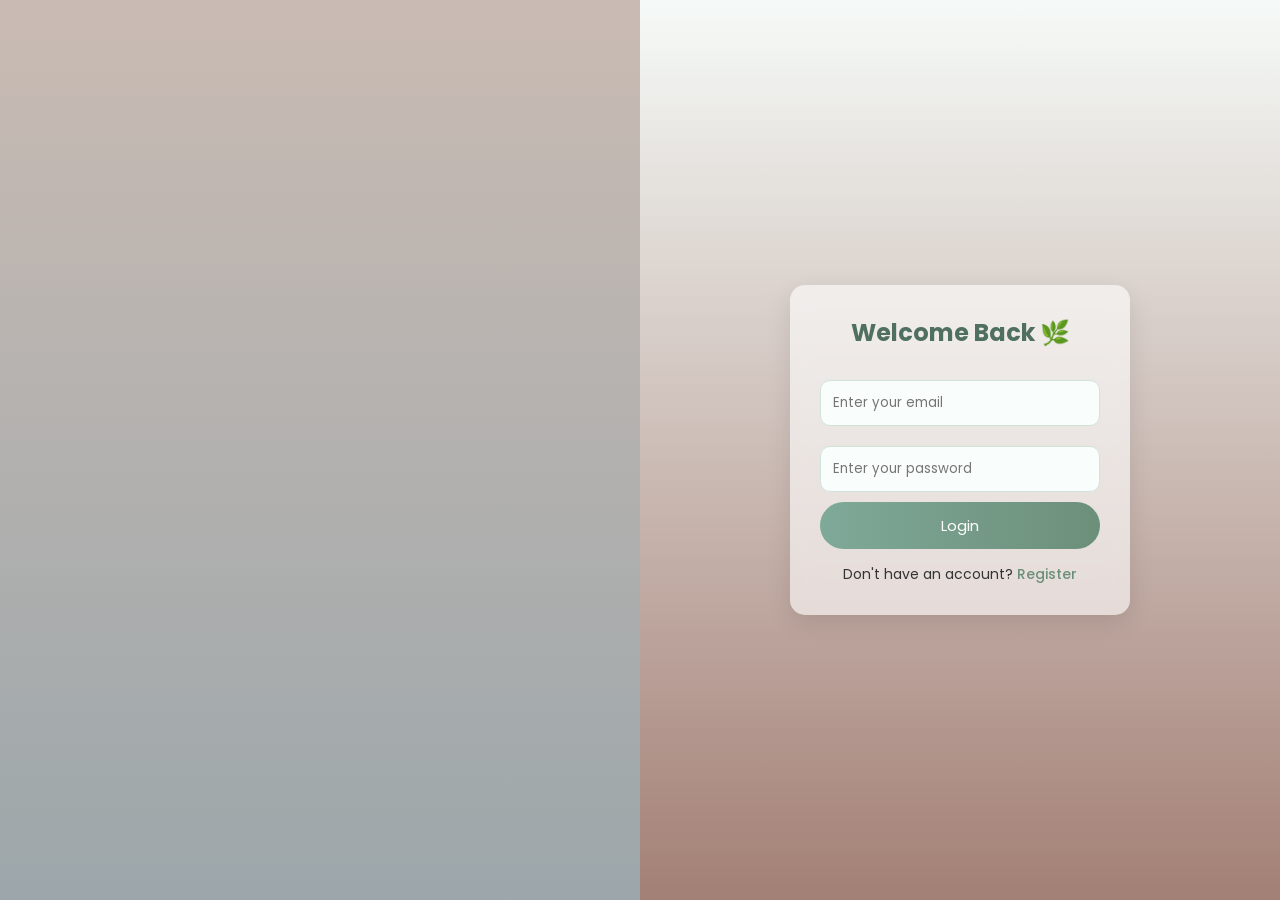
==== login.html @ e98e7df9 "Initial Commit" ====
<!DOCTYPE html>
<html lang="en">
<head>
    <meta charset="UTF-8">
    <meta name="viewport" content="width=device-width, initial-scale=1.0">
    <title>Login - Yoga AI</title>

    <link rel="stylesheet" href="css/style.css">

    <link href="https://fonts.googleapis.com/css2?family=Poppins:wght@300;400;600&display=swap" rel="stylesheet">

    <style>
        body {
            margin: 0;
            height: 100vh;
            font-family: 'Poppins', sans-serif;
            background: #eef5f2;
        }

        .login-container {
            display: flex;
            height: 100vh;
        }

        /* LEFT IMAGE */
        .login-image {
            flex: 1;
            background: linear-gradient(rgba(146, 100, 85, 0.4), rgba(34,49,63,0.4)),
                        url('https://i.pinimg.com/736x/d6/ad/de/d6adde1ca7d15d49cf8a77543c9fa6bd.jpg') no-repeat center/cover;
        }

        /* RIGHT SIDE */
        .login-form {
    flex: 1;
    display: flex;
    justify-content: center;
    align-items: center;

    background: 
        linear-gradient(rgba(247, 251, 249, 0.85), rgba(150, 107, 95, 0.85)),
        url('https://i.pinimg.com/736x/d3/0d/9a/d30d9a7a2bb380bf2c69064d1722b134.jpg') no-repeat center/cover;
}

        /* FORM BOX */
        .form-box {
            width: 340px;
            padding: 30px;
            border-radius: 15px;
            background: rgba(255, 255, 255, 0.6);
            backdrop-filter: blur(10px);
            box-shadow: 0 8px 25px rgba(0,0,0,0.1);
        }

        .form-box h2 {
            text-align: center;
            margin-bottom: 20px;
            color: #4f6f61;
        }

        /* INPUTS */
        .form-box input {
            width: 100%;
            padding: 12px;
            margin: 10px 0;
            border-radius: 10px;
            border: 1px solid #cfe3db;
            outline: none;
            background-color: #f9fdfb;
            transition: 0.3s;
        }

        .form-box input:focus {
            border-color: #7fa998;
            box-shadow: 0 0 5px rgba(127,169,152,0.4);
        }

        /* BUTTON */
        .form-box button {
            width: 100%;
            padding: 12px;
            border: none;
            border-radius: 25px;
            background: linear-gradient(to right, #7fa998, #6c8f7a);
            color: white;
            font-size: 15px;
            cursor: pointer;
            transition: 0.3s;
        }

        .form-box button:hover {
            transform: scale(1.03);
            opacity: 0.95;
        }

        /* LINKS */
        .form-box p {
            text-align: center;
            margin-top: 15px;
            font-size: 14px;
        }

        .form-box a {
            color: #6c8f7a;
            text-decoration: none;
            font-weight: 500;
        }

        .form-box a:hover {
            text-decoration: underline;
        }

        /* RESPONSIVE */
        @media (max-width: 768px) {
            .login-container {
                flex-direction: column;
            }

            .login-image {
                height: 40vh;
            }

            .login-form {
                height: 60vh;
            }
        }
    </style>
</head>

<body>

    <div class="login-container">

        <!-- IMAGE SIDE -->
        <div class="login-image"></div>

        <!-- FORM SIDE -->
        <div class="login-form">
            <div class="form-box">
                <h2>Welcome Back 🌿</h2>

                <form>
                    <input type="email" placeholder="Enter your email" required>
                    <input type="password" placeholder="Enter your password" required>

                    <button type="submit">Login</button>
                </form>

                <p>Don't have an account? 
                    <a href="register.html">Register</a>
                </p>
            </div>
        </div>

    </div>

</body>
</html>
---- css/style.css ----
/* ===== GLOBAL STYLES ===== */
* {
    margin: 0;
    padding: 0;
    box-sizing: border-box;
    font-family: 'Poppins', sans-serif;
}

body {
    background-color: #eef5f2; /* soft light green */
    color: #333;
}

/* ===== NAVBAR ===== */
.navbar {
    display: flex;
    justify-content: space-between;
    align-items: center;
    padding: 15px 50px;
    background-color: #22313f;
}

.logo {
    font-size: 22px;
    font-weight: 600;
    color: #a8d5ba;
}

.nav-links a {
    text-decoration: none;
    margin-left: 15px;
    padding: 8px 18px;
    border-radius: 20px;
    background-color: #6c8f7a;
    color: white;
    transition: 0.3s;
}

.nav-links a:hover {
    background-color: #5a7a67;
}

/* ===== HERO SECTION ===== */
.hero {
    height: 90vh;
    background: linear-gradient(rgba(34, 49, 63, 0.7), rgba(34, 49, 63, 0.7)),
                url('https://essencerising.com/understanding-the-seven-chakras-for-kundalini-activation/') no-repeat center/cover;
    display: flex;
    flex-direction: column;
    justify-content: center;
    align-items: center;
    text-align: center;
    padding: 20px;
    color: #fff;
}

.hero h1 {
    font-size: 48px;
    color: #c8e6c9;
    margin-bottom: 15px;
}

.hero p {
    max-width: 700px;
    line-height: 1.6;
    margin-bottom: 25px;
}

.btn {
    display: inline-block;
    padding: 10px 22px;
    border-radius: 25px;
    background-color: #7fa998;
    color: white;
    text-decoration: none;
    transition: 0.3s;
}

.btn:hover {
    background-color: #6c8f7a;
}

/* ===== INFO SECTION ===== */
.info {
    padding: 50px 20px;
    text-align: center;
}

.info h2 {
    margin-bottom: 20px;
    color: #4f6f61;
}

.info p {
    max-width: 800px;
    margin: auto;
    line-height: 1.7;
}

/* ===== FORMS (LOGIN / REGISTER) ===== */
.form-container {
    height: 100vh;
    display: flex;
    justify-content: center;
    align-items: center;
}

.form-box {
    background: white;
    padding: 30px;
    width: 350px;
    border-radius: 12px;
    box-shadow: 0 5px 20px rgba(0,0,0,0.1);
}

.form-box h2 {
    text-align: center;
    margin-bottom: 20px;
    color: #4f6f61;
}

.form-box input {
    width: 100%;
    padding: 10px;
    margin: 10px 0;
    border-radius: 8px;
    border: 1px solid #ccc;
}

.form-box button {
    width: 100%;
    padding: 10px;
    border: none;
    border-radius: 25px;
    background-color: #7fa998;
    color: white;
    cursor: pointer;
    transition: 0.3s;
}

.form-box button:hover {
    background-color: #6c8f7a;
}

/* ===== CARDS (POSES / DASHBOARD) ===== */
.card-container {
    display: flex;
    flex-wrap: wrap;
    justify-content: center;
    padding: 20px;
}

.card {
    background: white;
    width: 250px;
    margin: 15px;
    padding: 15px;
    border-radius: 12px;
    box-shadow: 0 4px 15px rgba(0,0,0,0.1);
    text-align: center;
}

.card img {
    width: 100%;
    border-radius: 10px;
}

.card h3 {
    margin: 10px 0;
}

/* ===== FOOTER ===== */
footer {
    text-align: center;
    padding: 15px;
    background-color: #22313f;
    color: #ccc;
}

/* ===== RESPONSIVE ===== */
@media (max-width: 768px) {
    .navbar {
        flex-direction: column;
    }

    .hero h1 {
        font-size: 32px;
    }

    .card-container {
        flex-direction: column;
        align-items: center;
    }
}
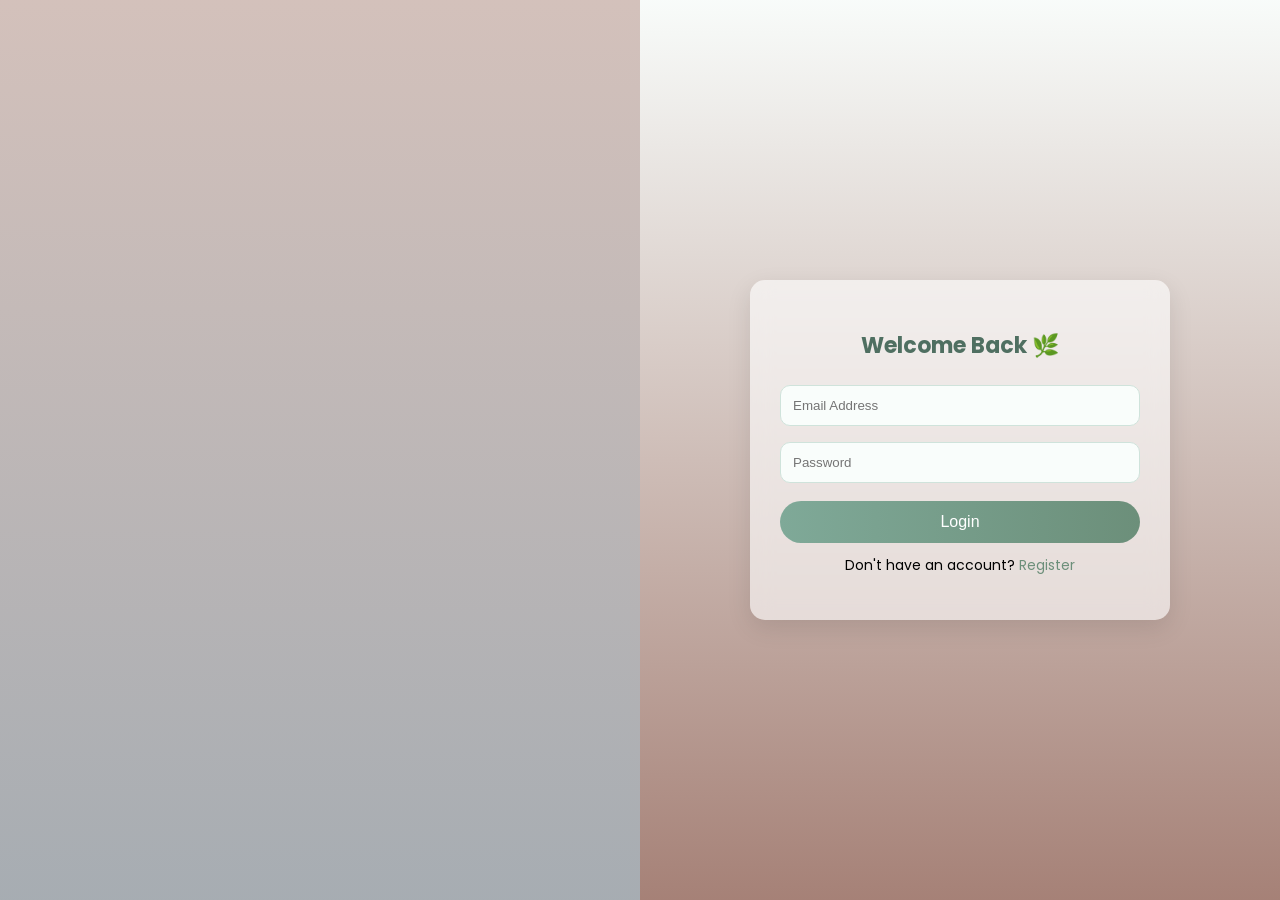
==== commit 87440971: "No change" ====
--- a/login.html
+++ b/login.html
@@ -4,8 +4,6 @@
     <meta charset="UTF-8">
     <meta name="viewport" content="width=device-width, initial-scale=1.0">
     <title>Login - Yoga AI</title>
-
-    <link rel="stylesheet" href="css/style.css">
 
     <link href="https://fonts.googleapis.com/css2?family=Poppins:wght@300;400;600&display=swap" rel="stylesheet">
 
@@ -14,7 +12,6 @@
             margin: 0;
             height: 100vh;
             font-family: 'Poppins', sans-serif;
-            background: #eef5f2;
         }
 
         .login-container {
@@ -22,51 +19,47 @@
             height: 100vh;
         }
 
-        /* LEFT IMAGE */
         .login-image {
             flex: 1;
             background: linear-gradient(rgba(146, 100, 85, 0.4), rgba(34,49,63,0.4)),
                         url('https://i.pinimg.com/736x/d6/ad/de/d6adde1ca7d15d49cf8a77543c9fa6bd.jpg') no-repeat center/cover;
         }
 
-        /* RIGHT SIDE */
         .login-form {
-    flex: 1;
-    display: flex;
-    justify-content: center;
-    align-items: center;
+            flex: 1;
+            display: flex;
+            justify-content: center;
+            align-items: center;
+            background:
+                linear-gradient(rgba(247, 251, 249, 0.85), rgba(150, 107, 95, 0.85)),
+                url('https://i.pinimg.com/736x/d3/0d/9a/d30d9a7a2bb380bf2c69064d1722b134.jpg') no-repeat center/cover;
+        }
 
-    background: 
-        linear-gradient(rgba(247, 251, 249, 0.85), rgba(150, 107, 95, 0.85)),
-        url('https://i.pinimg.com/736x/d3/0d/9a/d30d9a7a2bb380bf2c69064d1722b134.jpg') no-repeat center/cover;
-}
-
-        /* FORM BOX */
         .form-box {
-            width: 340px;
+            width: 360px;
             padding: 30px;
             border-radius: 15px;
             background: rgba(255, 255, 255, 0.6);
             backdrop-filter: blur(10px);
             box-shadow: 0 8px 25px rgba(0,0,0,0.1);
+            text-align: center;
         }
 
         .form-box h2 {
-            text-align: center;
-            margin-bottom: 20px;
+            margin-bottom: 15px;
             color: #4f6f61;
+            font-size: 22px;
         }
 
-        /* INPUTS */
         .form-box input {
             width: 100%;
             padding: 12px;
-            margin: 10px 0;
+            margin: 8px 0;
             border-radius: 10px;
             border: 1px solid #cfe3db;
+            background-color: #f9fdfb;
             outline: none;
-            background-color: #f9fdfb;
-            transition: 0.3s;
+            box-sizing: border-box;
         }
 
         .form-box input:focus {
@@ -74,7 +67,6 @@
             box-shadow: 0 0 5px rgba(127,169,152,0.4);
         }
 
-        /* BUTTON */
         .form-box button {
             width: 100%;
             padding: 12px;
@@ -82,34 +74,41 @@
             border-radius: 25px;
             background: linear-gradient(to right, #7fa998, #6c8f7a);
             color: white;
-            font-size: 15px;
             cursor: pointer;
-            transition: 0.3s;
+            margin-top: 10px;
+            font-size: 16px;
         }
 
-        .form-box button:hover {
-            transform: scale(1.03);
-            opacity: 0.95;
-        }
-
-        /* LINKS */
         .form-box p {
-            text-align: center;
-            margin-top: 15px;
+            margin-top: 12px;
             font-size: 14px;
         }
 
         .form-box a {
             color: #6c8f7a;
             text-decoration: none;
-            font-weight: 500;
         }
 
         .form-box a:hover {
             text-decoration: underline;
         }
 
-        /* RESPONSIVE */
+        #errorMsg {
+            display: none;
+            color: red;
+            font-size: 14px;
+            margin-top: 10px;
+            font-weight: 600;
+        }
+
+        #successMsg {
+            display: none;
+            color: green;
+            font-size: 14px;
+            margin-top: 10px;
+            font-weight: 600;
+        }
+
         @media (max-width: 768px) {
             .login-container {
                 flex-direction: column;
@@ -130,22 +129,22 @@
 
     <div class="login-container">
 
-        <!-- IMAGE SIDE -->
         <div class="login-image"></div>
 
-        <!-- FORM SIDE -->
         <div class="login-form">
             <div class="form-box">
                 <h2>Welcome Back 🌿</h2>
 
-                <form>
-                    <input type="email" placeholder="Enter your email" required>
-                    <input type="password" placeholder="Enter your password" required>
-
+                <form onsubmit="loginUser(event)">
+                    <input type="email" id="loginEmail" placeholder="Email Address" required>
+                    <input type="password" id="loginPassword" placeholder="Password" required>
                     <button type="submit">Login</button>
                 </form>
 
-                <p>Don't have an account? 
+                <p id="successMsg">✅ Login successful!</p>
+                <p id="errorMsg">❌ Invalid email or password</p>
+
+                <p>Don't have an account?
                     <a href="register.html">Register</a>
                 </p>
             </div>
@@ -153,5 +152,40 @@
 
     </div>
 
+    <script>
+        function loginUser(event) {
+            event.preventDefault();
+
+            const email = document.getElementById("loginEmail").value.trim();
+            const password = document.getElementById("loginPassword").value;
+
+            const savedUser = JSON.parse(localStorage.getItem("yogaUser"));
+            const errorMsg = document.getElementById("errorMsg");
+            const successMsg = document.getElementById("successMsg");
+
+            errorMsg.style.display = "none";
+            successMsg.style.display = "none";
+
+            if (!savedUser) {
+                alert("No registered user found. Please register first.");
+                window.location.href = "register.html";
+                return;
+            }
+
+            if (email === savedUser.email && password === savedUser.password) {
+                localStorage.setItem("isLoggedIn", "true");
+                localStorage.setItem("loggedInUserName", savedUser.name);
+
+                successMsg.style.display = "block";
+
+                setTimeout(() => {
+                    window.location.href = "dashboard/user-dashboard.html";
+                }, 1500);
+            } else {
+                errorMsg.style.display = "block";
+            }
+        }
+    </script>
+
 </body>
 </html>
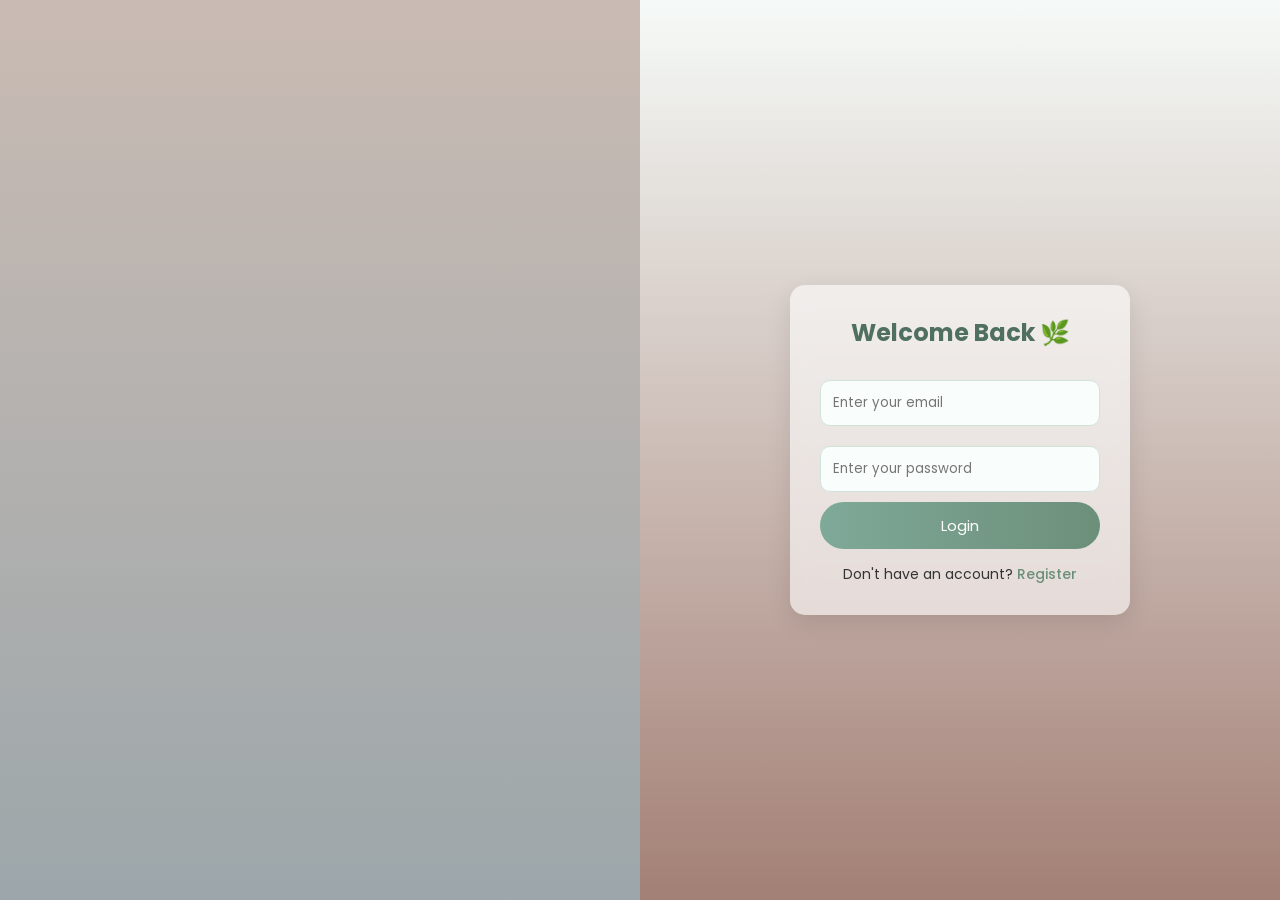
==== commit d0d10f3a: "No change" ====
--- a/login.html
+++ b/login.html
@@ -5,6 +5,7 @@
     <meta name="viewport" content="width=device-width, initial-scale=1.0">
     <title>Login - Yoga AI</title>
 
+    <link rel="stylesheet" href="css/style.css">
     <link href="https://fonts.googleapis.com/css2?family=Poppins:wght@300;400;600&display=swap" rel="stylesheet">
 
     <style>
@@ -12,6 +13,7 @@
             margin: 0;
             height: 100vh;
             font-family: 'Poppins', sans-serif;
+            background: #eef5f2;
         }
 
         .login-container {
@@ -36,7 +38,7 @@
         }
 
         .form-box {
-            width: 360px;
+            width: 340px;
             padding: 30px;
             border-radius: 15px;
             background: rgba(255, 255, 255, 0.6);
@@ -46,19 +48,20 @@
         }
 
         .form-box h2 {
-            margin-bottom: 15px;
+            text-align: center;
+            margin-bottom: 20px;
             color: #4f6f61;
-            font-size: 22px;
         }
 
         .form-box input {
             width: 100%;
             padding: 12px;
-            margin: 8px 0;
+            margin: 10px 0;
             border-radius: 10px;
             border: 1px solid #cfe3db;
+            outline: none;
             background-color: #f9fdfb;
-            outline: none;
+            transition: 0.3s;
             box-sizing: border-box;
         }
 
@@ -74,39 +77,48 @@
             border-radius: 25px;
             background: linear-gradient(to right, #7fa998, #6c8f7a);
             color: white;
+            font-size: 15px;
             cursor: pointer;
-            margin-top: 10px;
-            font-size: 16px;
+            transition: 0.3s;
+        }
+
+        .form-box button:hover {
+            transform: scale(1.03);
+            opacity: 0.95;
         }
 
         .form-box p {
-            margin-top: 12px;
+            text-align: center;
+            margin-top: 15px;
             font-size: 14px;
         }
 
         .form-box a {
             color: #6c8f7a;
             text-decoration: none;
+            font-weight: 500;
         }
 
         .form-box a:hover {
             text-decoration: underline;
         }
 
+        #loginMsg {
+            display: none;
+            text-align: center;
+            margin-top: 12px;
+            font-size: 14px;
+            font-weight: 600;
+            color: green;
+        }
+
         #errorMsg {
             display: none;
+            text-align: center;
+            margin-top: 12px;
+            font-size: 14px;
+            font-weight: 600;
             color: red;
-            font-size: 14px;
-            margin-top: 10px;
-            font-weight: 600;
-        }
-
-        #successMsg {
-            display: none;
-            color: green;
-            font-size: 14px;
-            margin-top: 10px;
-            font-weight: 600;
         }
 
         @media (max-width: 768px) {
@@ -136,12 +148,12 @@
                 <h2>Welcome Back 🌿</h2>
 
                 <form onsubmit="loginUser(event)">
-                    <input type="email" id="loginEmail" placeholder="Email Address" required>
-                    <input type="password" id="loginPassword" placeholder="Password" required>
+                    <input type="email" id="email" placeholder="Enter your email" required>
+                    <input type="password" id="password" placeholder="Enter your password" required>
                     <button type="submit">Login</button>
                 </form>
 
-                <p id="successMsg">✅ Login successful!</p>
+                <p id="loginMsg">✅ Login successful!</p>
                 <p id="errorMsg">❌ Invalid email or password</p>
 
                 <p>Don't have an account?
@@ -156,15 +168,15 @@
         function loginUser(event) {
             event.preventDefault();
 
-            const email = document.getElementById("loginEmail").value.trim();
-            const password = document.getElementById("loginPassword").value;
-
-            const savedUser = JSON.parse(localStorage.getItem("yogaUser"));
-            const errorMsg = document.getElementById("errorMsg");
-            const successMsg = document.getElementById("successMsg");
-
+            let email = document.getElementById("email").value.trim().toLowerCase();
+            let password = document.getElementById("password").value;
+
+            let savedUser = JSON.parse(localStorage.getItem("yogaUser"));
+            let loginMsg = document.getElementById("loginMsg");
+            let errorMsg = document.getElementById("errorMsg");
+
+            loginMsg.style.display = "none";
             errorMsg.style.display = "none";
-            successMsg.style.display = "none";
 
             if (!savedUser) {
                 alert("No registered user found. Please register first.");
@@ -175,12 +187,13 @@
             if (email === savedUser.email && password === savedUser.password) {
                 localStorage.setItem("isLoggedIn", "true");
                 localStorage.setItem("loggedInUserName", savedUser.name);
-
-                successMsg.style.display = "block";
+                localStorage.setItem("loggedInUserEmail", savedUser.email);
+
+                loginMsg.style.display = "block";
 
                 setTimeout(() => {
                     window.location.href = "dashboard/user-dashboard.html";
-                }, 1500);
+                }, 1000);
             } else {
                 errorMsg.style.display = "block";
             }
--- a/css/style.css
+++ b/css/style.css
@@ -0,0 +1,194 @@
+/* ===== GLOBAL STYLES ===== */
+* {
+    margin: 0;
+    padding: 0;
+    box-sizing: border-box;
+    font-family: 'Poppins', sans-serif;
+}
+
+body {
+    background-color: #eef5f2; /* soft light green */
+    color: #333;
+}
+
+/* ===== NAVBAR ===== */
+.navbar {
+    display: flex;
+    justify-content: space-between;
+    align-items: center;
+    padding: 15px 50px;
+    background-color: #22313f;
+}
+
+.logo {
+    font-size: 22px;
+    font-weight: 600;
+    color: #a8d5ba;
+}
+
+.nav-links a {
+    text-decoration: none;
+    margin-left: 15px;
+    padding: 8px 18px;
+    border-radius: 20px;
+    background-color: #6c8f7a;
+    color: white;
+    transition: 0.3s;
+}
+
+.nav-links a:hover {
+    background-color: #5a7a67;
+}
+
+/* ===== HERO SECTION ===== */
+.hero {
+    height: 90vh;
+    background: linear-gradient(rgba(34, 49, 63, 0.7), rgba(34, 49, 63, 0.7)),
+                url('https://essencerising.com/understanding-the-seven-chakras-for-kundalini-activation/') no-repeat center/cover;
+    display: flex;
+    flex-direction: column;
+    justify-content: center;
+    align-items: center;
+    text-align: center;
+    padding: 20px;
+    color: #fff;
+}
+
+.hero h1 {
+    font-size: 48px;
+    color: #c8e6c9;
+    margin-bottom: 15px;
+}
+
+.hero p {
+    max-width: 700px;
+    line-height: 1.6;
+    margin-bottom: 25px;
+}
+
+.btn {
+    display: inline-block;
+    padding: 10px 22px;
+    border-radius: 25px;
+    background-color: #7fa998;
+    color: white;
+    text-decoration: none;
+    transition: 0.3s;
+}
+
+.btn:hover {
+    background-color: #6c8f7a;
+}
+
+/* ===== INFO SECTION ===== */
+.info {
+    padding: 50px 20px;
+    text-align: center;
+}
+
+.info h2 {
+    margin-bottom: 20px;
+    color: #4f6f61;
+}
+
+.info p {
+    max-width: 800px;
+    margin: auto;
+    line-height: 1.7;
+}
+
+/* ===== FORMS (LOGIN / REGISTER) ===== */
+.form-container {
+    height: 100vh;
+    display: flex;
+    justify-content: center;
+    align-items: center;
+}
+
+.form-box {
+    background: white;
+    padding: 30px;
+    width: 350px;
+    border-radius: 12px;
+    box-shadow: 0 5px 20px rgba(0,0,0,0.1);
+}
+
+.form-box h2 {
+    text-align: center;
+    margin-bottom: 20px;
+    color: #4f6f61;
+}
+
+.form-box input {
+    width: 100%;
+    padding: 10px;
+    margin: 10px 0;
+    border-radius: 8px;
+    border: 1px solid #ccc;
+}
+
+.form-box button {
+    width: 100%;
+    padding: 10px;
+    border: none;
+    border-radius: 25px;
+    background-color: #7fa998;
+    color: white;
+    cursor: pointer;
+    transition: 0.3s;
+}
+
+.form-box button:hover {
+    background-color: #6c8f7a;
+}
+
+/* ===== CARDS (POSES / DASHBOARD) ===== */
+.card-container {
+    display: flex;
+    flex-wrap: wrap;
+    justify-content: center;
+    padding: 20px;
+}
+
+.card {
+    background: white;
+    width: 250px;
+    margin: 15px;
+    padding: 15px;
+    border-radius: 12px;
+    box-shadow: 0 4px 15px rgba(0,0,0,0.1);
+    text-align: center;
+}
+
+.card img {
+    width: 100%;
+    border-radius: 10px;
+}
+
+.card h3 {
+    margin: 10px 0;
+}
+
+/* ===== FOOTER ===== */
+footer {
+    text-align: center;
+    padding: 15px;
+    background-color: #22313f;
+    color: #ccc;
+}
+
+/* ===== RESPONSIVE ===== */
+@media (max-width: 768px) {
+    .navbar {
+        flex-direction: column;
+    }
+
+    .hero h1 {
+        font-size: 32px;
+    }
+
+    .card-container {
+        flex-direction: column;
+        align-items: center;
+    }
+}
